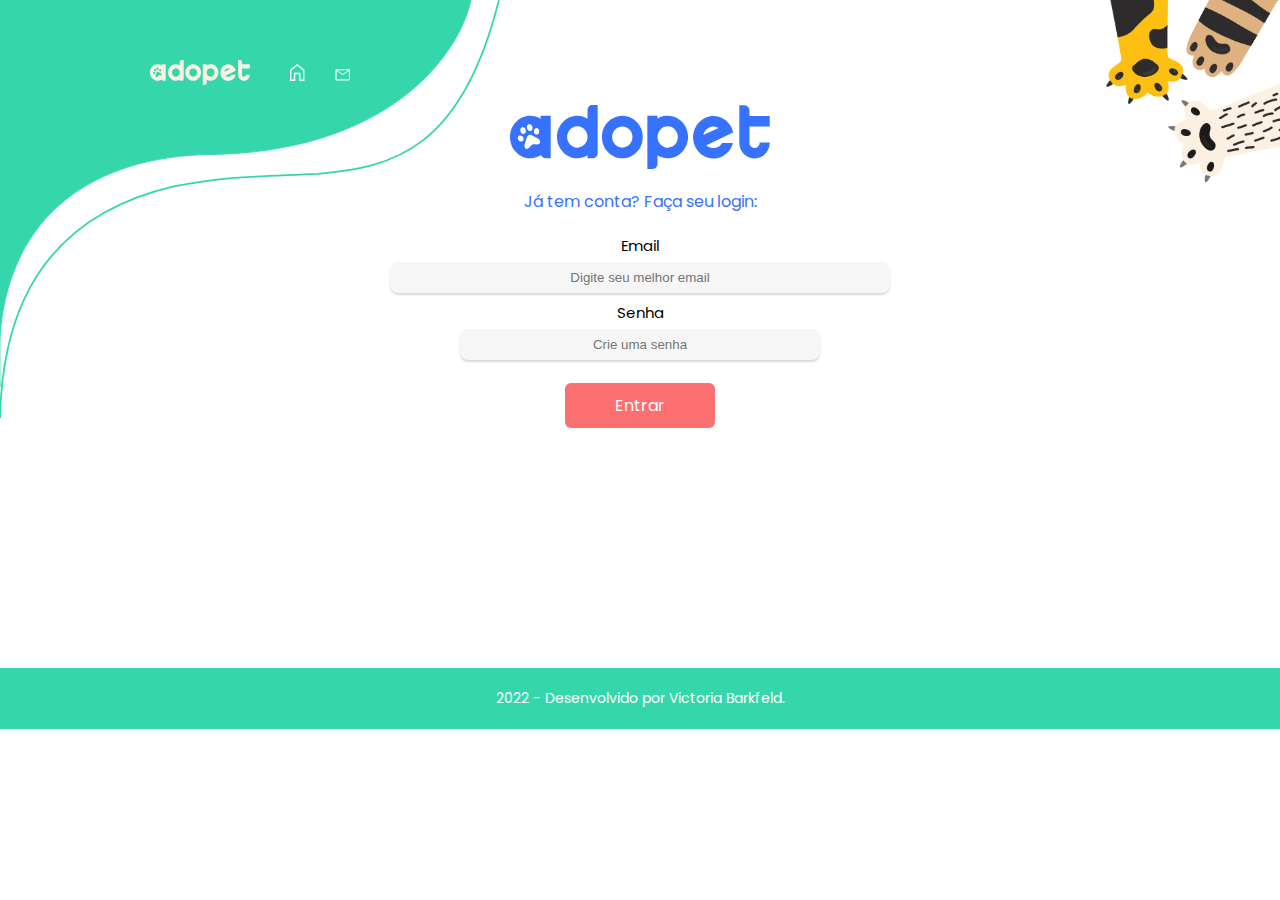
==== login.html @ 24d755ac "Header, Footer, Main, css, tela de login e cadastro" ====
<!DOCTYPE html>
<html lang="pt-br">
  <head>
    <meta charset="UTF-8" />
    <meta http-equiv="X-UA-Compatible" content="IE=edge" />
    <meta name="viewport" content="width=device-width, initial-scale=1.0" />
    <title>Adopet</title>

    <link rel="stylesheet" href="style/style.css" />
  </head>
  <body>
    <header>
      <img src="./assets/img/Forma 1.svg" alt="" class="forma1" />
      <img src="./assets/img/Logo.svg" alt="Logo" class="header__logo" />
      <img src="./assets/img/Casa.svg" alt="Home" class="header__home" />
      <img
        src="./assets/img/Mensagens.svg"
        alt="Mensagem"
        class="header__mensagem"
      />
    </header>

    <main>
      <img src="./assets/img/Logo-azul.svg" alt="Logo" class="logo__azul" />
      <p class="cadastro__descricao">Já tem conta? Faça seu login:</p>
      <form class="cadastro__form">
        <label for="form-email">Email</label>
        <input
          type="text"
          placeholder="Digite seu melhor email"
          id="form-email"
        />
        <label for="form-senha">Senha</label>
        <input type="text" placeholder="Crie uma senha" id="form-senha" />
      </form>
      <a class="cadastrar__btn entrar__btn" href="#">Entrar</a>
      <img src="./assets/img/Forma 2.svg 2.png" alt="" class="cadastro__form2" />
      <img class="patas" src="./assets/img/Patas.png" alt="" />
    </main>

    <footer>
      <p>2022 - Desenvolvido por Victoria Barkfeld.</p>
    </footer>
  </body>
</html>
---- style/style.css ----
@import url('https://fonts.googleapis.com/css2?family=Poppins:wght@200;300;400;500;700&display=swap');
@import url('./header.css');
@import url('./main.css');
@import url('./footer.css');
@import url('./cadastro.css');

*{
  margin: 0;
  padding: 0;
  box-sizing: border-box;
}

:root{
  --azul: #3772FF;
  --verde: #36D6AD;
  --coral: #FC7071;
  --creme: #FCF0E3;
  --cinza-escuro: #737380;
  --cinza-claro: #BCBCBC;
  --cinza-claro-fundo: #F6F6F6;
}

body{
  width: 100%;
  position: relative;
  font-family: 'Poppins', sans-serif;
}

.body__principal{
  background-color: var(--azul);
}
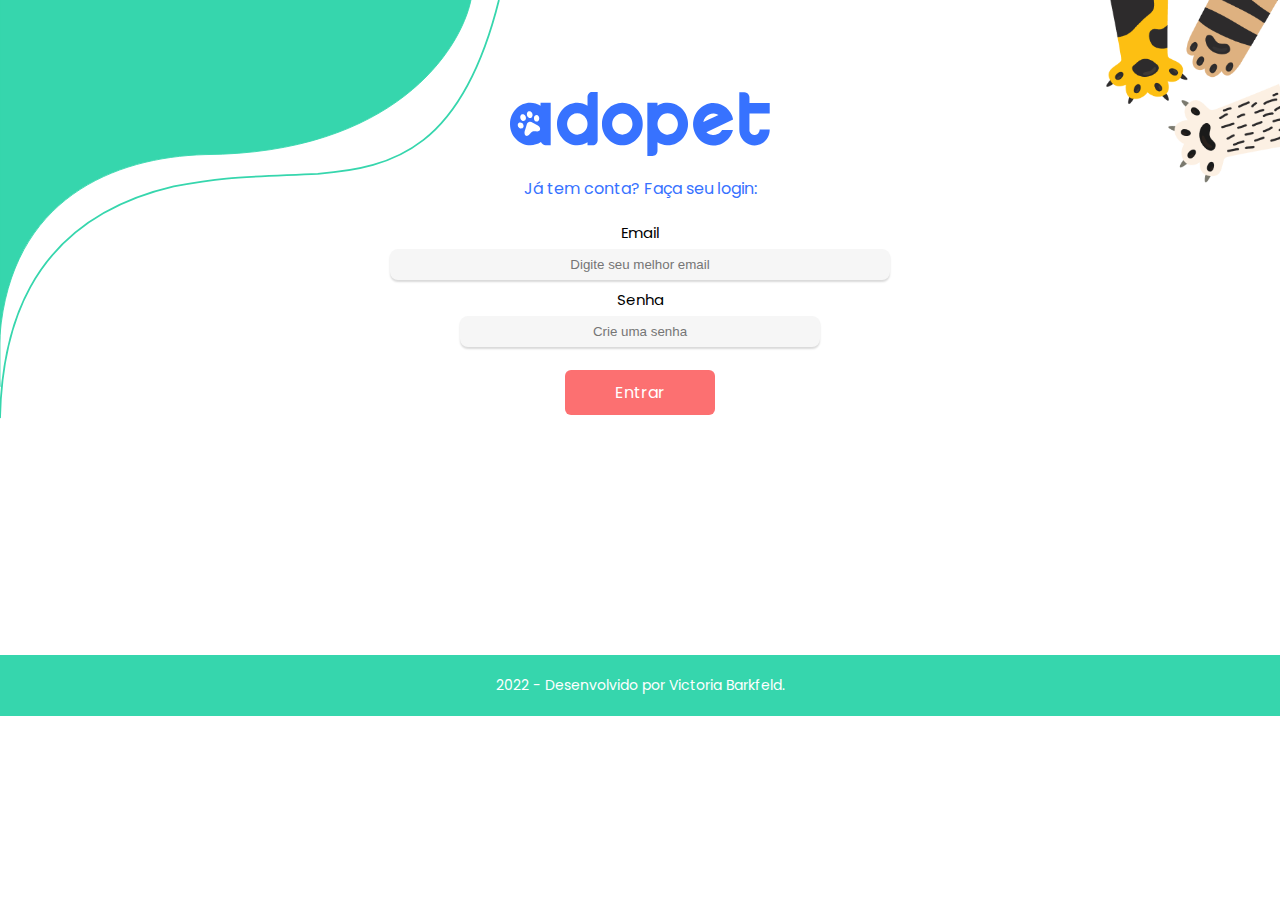
==== commit a49160c7: "atualização" ====
--- a/login.html
+++ b/login.html
@@ -9,16 +9,14 @@
     <link rel="stylesheet" href="style/style.css" />
   </head>
   <body>
-    <header>
-      <img src="./assets/img/Forma 1.svg" alt="" class="forma1" />
-      <img src="./assets/img/Logo.svg" alt="Logo" class="header__logo" />
-      <img src="./assets/img/Casa.svg" alt="Home" class="header__home" />
-      <img
-        src="./assets/img/Mensagens.svg"
-        alt="Mensagem"
-        class="header__mensagem"
-      />
-    </header>
+    <header class="cabecalho">
+      <div class="container">
+          <img src="./assets/img/Forma 1.svg" alt="" class="forma1" />
+          <a href="index.html"><img src="assets/img/Casa.svg" class="header__home" alt="home"></a>
+          <a href="#"><img src="assets/img/Mensagens.svg" class="header__mensagem" alt="mensagem"></a>
+          <a href="index.html"><img src="assets/img/Logo.svg" class="header__logo" alt="logo"></a>
+      </div>
+  </header>
 
     <main>
       <img src="./assets/img/Logo-azul.svg" alt="Logo" class="logo__azul" />
--- a/style/style.css
+++ b/style/style.css
@@ -3,12 +3,6 @@
 @import url('./main.css');
 @import url('./footer.css');
 @import url('./cadastro.css');
-
-*{
-  margin: 0;
-  padding: 0;
-  box-sizing: border-box;
-}
 
 :root{
   --azul: #3772FF;
@@ -20,6 +14,12 @@
   --cinza-claro-fundo: #F6F6F6;
 }
 
+*{
+  margin: 0;
+  padding: 0;
+  box-sizing: border-box;
+}
+
 body{
   width: 100%;
   position: relative;
